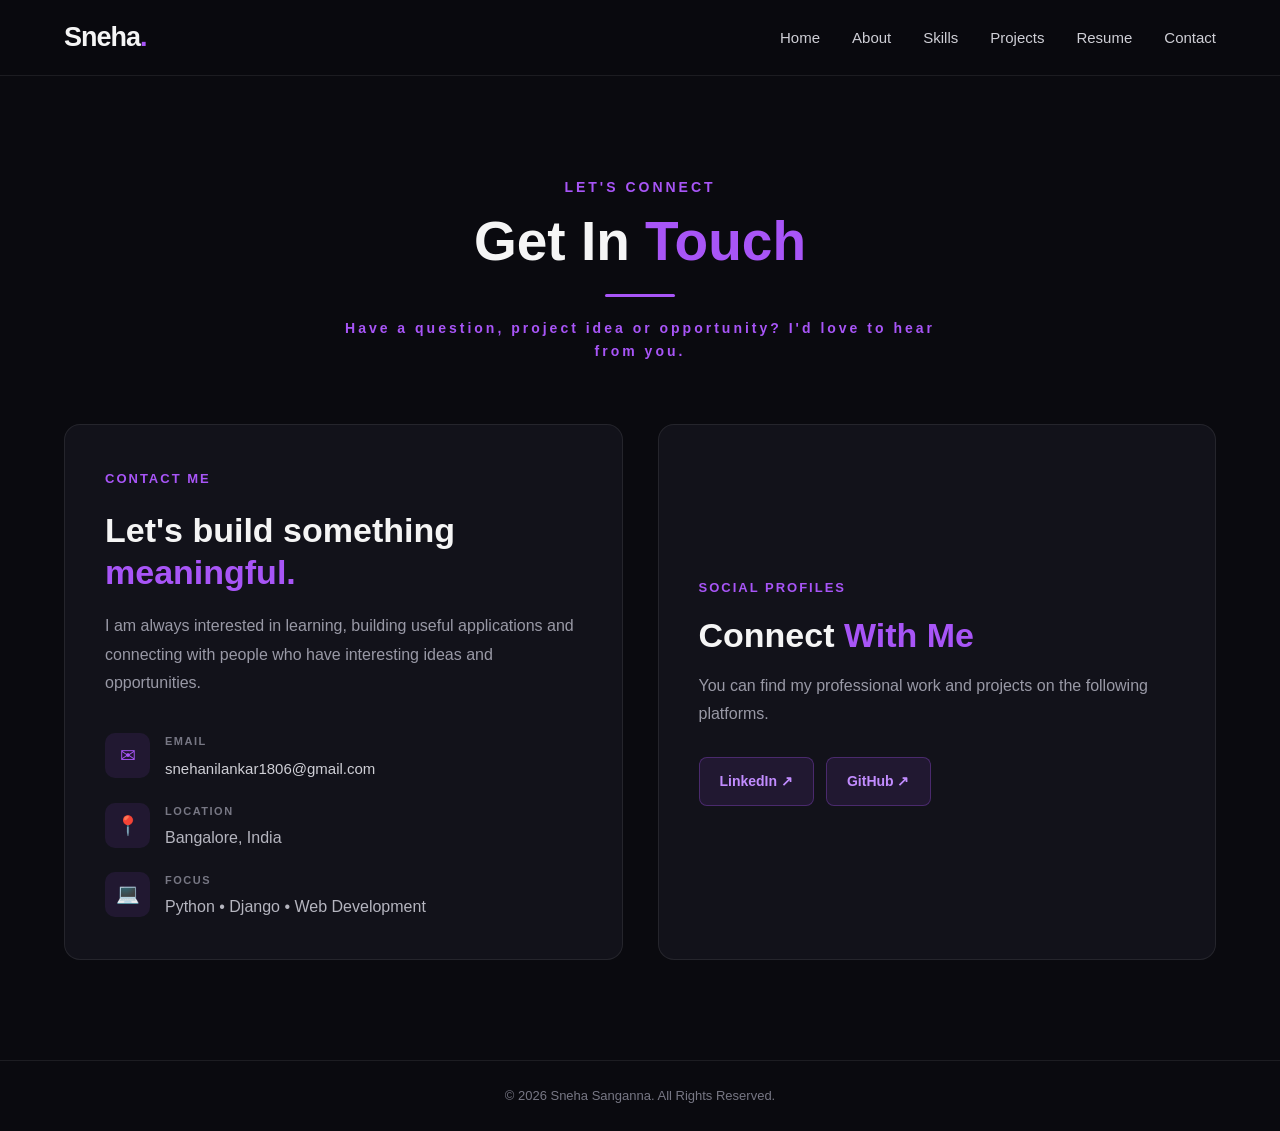
==== contact.html @ 200089ca "Complete portfolio website" ====
<!DOCTYPE html>
<html lang="en">

<head>
    <meta charset="UTF-8">
    <meta name="viewport" content="width=device-width, initial-scale=1.0">

    <meta name="description"
          content="Contact Sneha Sanganna, Python and Django Developer. Get in touch for projects, opportunities and collaborations.">

    <meta name="author" content="Sneha Sanganna">

    <title>Contact | Sneha Sanganna</title>

    <link rel="stylesheet" href="css/style.css">
</head>

<body>

<header class="header">

    <nav class="navbar">

        <a href="index.html" class="logo">
            Sneha<span>.</span>
        </a>

        <button class="menu-btn" id="menuBtn">☰</button>

        <ul class="nav-links" id="navLinks">

            <li><a href="index.html">Home</a></li>
            <li><a href="about.html">About</a></li>
            <li><a href="skills.html">Skills</a></li>
            <li><a href="projects.html">Projects</a></li>
            <li><a href="resume.html">Resume</a></li>
            <li><a href="contact.html">Contact</a></li>

        </ul>

    </nav>

</header>


<main>

<section class="contact-page">


    <!-- PAGE TITLE -->

    <div class="section-title contact-title">

        <p>LET'S CONNECT</p>

        <h1>
            Get In <span>Touch</span>
        </h1>

        <div class="title-line"></div>

        <p class="title-description">
            Have a question, project idea or opportunity?
            I'd love to hear from you.
        </p>

    </div>


    <!-- CONTACT CONTENT -->

    <div class="contact-container">


        <!-- LEFT SIDE -->

        <div class="contact-info">

            <div class="contact-intro">

                <span class="contact-label">
                    CONTACT ME
                </span>

                <h2>
                    Let's build something
                    <span>meaningful.</span>
                </h2>

                <p>
                    I am always interested in learning, building
                    useful applications and connecting with people
                    who have interesting ideas and opportunities.
                </p>

            </div>


            <div class="contact-details">


                <!-- EMAIL -->

                <div class="contact-detail">

                    <div class="contact-icon">
                        ✉
                    </div>

                    <div>

                        <small>EMAIL</small>

                        <a href="mailto:snehanilankar1806@gmail.com">
                            snehanilankar1806@gmail.com
                        </a>

                    </div>

                </div>


                <!-- LOCATION -->

                <div class="contact-detail">

                    <div class="contact-icon">
                        📍
                    </div>

                    <div>

                        <small>LOCATION</small>

                        <p>
                            Bangalore, India
                        </p>

                    </div>

                </div>


                <!-- FOCUS -->

                <div class="contact-detail">

                    <div class="contact-icon">
                        💻
                    </div>

                    <div>

                        <small>FOCUS</small>

                        <p>
                            Python • Django • Web Development
                        </p>

                    </div>

                </div>

            </div>

        </div>


        <!-- RIGHT SIDE -->

        <div class="contact-right">

            <div class="social-card">

                <span class="contact-label">
                    SOCIAL PROFILES
                </span>

                <h2>
                    Connect <span>With Me</span>
                </h2>

                <p>
                    You can find my professional work and
                    projects on the following platforms.
                </p>


                <div class="social-links">

                    <a
                        href="https://www.linkedin.com/in/sneha-sanganna-7a04a7356"
                        target="_blank"
                        rel="noopener noreferrer"
                    >
                        LinkedIn ↗
                    </a>


                    <a
                        href="https://github.com/Sneha-sanganna"
                        target="_blank"
                        rel="noopener noreferrer"
                    >
                        GitHub ↗
                    </a>

                </div>

            </div>

        </div>


    </div>

</section>

</main>


<footer class="footer">

    <p>
        © 2026 Sneha Sanganna. All Rights Reserved.
    </p>

</footer>


<script src="js/script.js"></script>

</body>

</html>
---- css/style.css ----
/* =========================================================
   SNEHA SANGANNA PORTFOLIO
   FINAL MAIN STYLESHEET
   ========================================================= */

* {
    margin: 0;
    padding: 0;
    box-sizing: border-box;
}

html {
    scroll-behavior: smooth;
}

body {
    font-family: "Segoe UI", Arial, sans-serif;
    background: #0a0a0f;
    color: #f5f5f5;
    line-height: 1.6;
}

a {
    text-decoration: none;
    color: inherit;
}

ul {
    list-style: none;
}

img {
    max-width: 100%;
    display: block;
}


/* =========================================================
   COMMON
   ========================================================= */

.container {
    width: 90%;
    max-width: 1200px;
    margin: 0 auto;
}

.page-section {
    width: 90%;
    max-width: 1200px;
    margin: 0 auto;
    padding: 100px 0;
    min-height: calc(100vh - 150px);
}

.section-title {
    margin-bottom: 60px;
}

.section-title > p {
    color: #a855f7;
    font-size: 14px;
    font-weight: 700;
    letter-spacing: 3px;
    margin-bottom: 12px;
}

.section-title h1,
.section-title h2 {
    font-size: clamp(32px, 5vw, 55px);
    line-height: 1.15;
}

.section-title h1 span,
.section-title h2 span {
    color: #a855f7;
}

.center-title {
    text-align: center;
}


/* =========================================================
   HEADER / NAVBAR
   ========================================================= */

.header {
    width: 100%;
    background: rgba(10, 10, 15, 0.95);
    border-bottom: 1px solid rgba(255, 255, 255, 0.08);

    position: sticky;
    top: 0;
    z-index: 1000;

    backdrop-filter: blur(15px);
}

.navbar {
    width: 90%;
    max-width: 1200px;
    height: 75px;
    margin: 0 auto;

    display: flex;
    align-items: center;
    justify-content: space-between;
}

.logo {
    font-size: 27px;
    font-weight: 800;
    letter-spacing: -1px;
}

.logo span {
    color: #a855f7;
}

.nav-links {
    display: flex;
    align-items: center;
    gap: 32px;
}

.nav-links a {
    color: #cfcfd6;
    font-size: 15px;
    font-weight: 500;
    transition: 0.3s ease;
}

.nav-links a:hover {
    color: #a855f7;
}

.menu-btn {
    display: none;
    background: transparent;
    border: none;
    color: #fff;
    font-size: 28px;
    cursor: pointer;
}


/* =========================================================
   HERO
   ========================================================= */

.hero {
    min-height: 720px;
    display: flex;
    align-items: center;
    padding: 80px 0;
}

.hero-container {
    width: 90%;
    max-width: 1200px;
    margin: auto;

    display: grid;
    grid-template-columns: 1.2fr 0.8fr;
    align-items: center;
    gap: 80px;
}

.hero-small {
    color: #a855f7;
    font-size: 14px;
    font-weight: 700;
    letter-spacing: 4px;
    margin-bottom: 15px;
}

.hero-content h1 {
    font-size: clamp(48px, 7vw, 85px);
    line-height: 1;
    margin-bottom: 20px;
}

.hero-content h1 span {
    color: #a855f7;
}

.hero-content h2 {
    font-size: clamp(22px, 3vw, 34px);
    color: #d7d7df;
    margin-bottom: 22px;
}

.hero-description {
    max-width: 650px;
    color: #a7a7b3;
    font-size: 17px;
    line-height: 1.8;
    margin-bottom: 35px;
}

.hero-buttons {
    display: flex;
    gap: 15px;
    flex-wrap: wrap;
}


/* =========================================================
   BUTTONS
   ========================================================= */

.btn {
    display: inline-flex;
    align-items: center;
    justify-content: center;

    padding: 13px 25px;

    border-radius: 8px;

    font-weight: 600;
    font-size: 15px;

    transition: 0.3s ease;
    cursor: pointer;
}

.primary-btn {
    background: #a855f7;
    color: #fff;
    border: 1px solid #a855f7;
}

.primary-btn:hover {
    background: #9333ea;
    border-color: #9333ea;
    transform: translateY(-2px);
}

.secondary-btn {
    background: transparent;
    color: #fff;
    border: 1px solid rgba(255, 255, 255, 0.25);
}

.secondary-btn:hover {
    border-color: #a855f7;
    color: #a855f7;
    transform: translateY(-2px);
}


/* =========================================================
   PROFILE CARD
   ========================================================= */

.hero-card {
    display: flex;
    justify-content: center;
    align-items: center;
}

.profile-card {
    position: relative;

    width: 330px;
    height: 330px;

    display: flex;
    justify-content: center;
    align-items: center;
}

.profile-glow {
    position: absolute;

    width: 280px;
    height: 280px;

    background: #a855f7;
    opacity: 0.18;

    filter: blur(70px);
    border-radius: 50%;
}

.profile-circle {
    width: 250px;
    height: 250px;

    border-radius: 50%;

    display: flex;
    align-items: center;
    justify-content: center;

    background: #12121a;

    border: 1px solid rgba(168, 85, 247, 0.5);

    box-shadow:
        0 0 40px rgba(168, 85, 247, 0.2),
        inset 0 0 30px rgba(168, 85, 247, 0.05);

    position: relative;
    z-index: 2;

    overflow: hidden;
}

.profile-circle img {
    width: 250px;
    height: 250px;
    object-fit: contain;
}


/* =========================================================
   HOME ABOUT / SERVICES
   ========================================================= */

.home-about {
    padding: 100px 0;
    background: #0d0d14;
}

.card-grid {
    display: grid;
    grid-template-columns: repeat(3, 1fr);
    gap: 25px;
}

.card {
    background: #12121a;

    border: 1px solid rgba(255, 255, 255, 0.08);

    border-radius: 15px;

    padding: 35px;

    transition: 0.3s ease;
}

.card:hover {
    transform: translateY(-7px);

    border-color: rgba(168, 85, 247, 0.5);

    box-shadow: 0 15px 40px rgba(0, 0, 0, 0.25);
}

.service-card {
    min-height: 260px;
}

.card-icon {
    width: 55px;
    height: 55px;

    border-radius: 12px;

    background: rgba(168, 85, 247, 0.12);
    color: #a855f7;

    display: flex;
    align-items: center;
    justify-content: center;

    font-size: 20px;
    font-weight: 800;

    margin-bottom: 25px;
}

.service-card h3 {
    font-size: 22px;
    margin-bottom: 12px;
}

.service-card p {
    color: #9999a6;
    line-height: 1.7;
}


/* =========================================================
   ABOUT PAGE
   ========================================================= */

.about-grid {
    display: grid;
    grid-template-columns: 1fr 1fr;
    gap: 30px;
}

.about-card {
    background: #12121a;

    border: 1px solid rgba(255, 255, 255, 0.08);

    border-radius: 16px;

    padding: 40px;
}

.about-number {
    color: #a855f7;

    font-size: 13px;
    font-weight: 700;

    letter-spacing: 2px;

    margin-bottom: 25px;
}

.about-card h2 {
    font-size: 30px;
    margin-bottom: 20px;
}

.about-card p {
    color: #a4a4af;
    margin-bottom: 18px;
}

.timeline {
    display: flex;
    flex-direction: column;
    gap: 25px;
}

.timeline-item {
    display: flex;
    gap: 18px;
}

.timeline-item > span {
    width: 10px;
    height: 10px;

    background: #a855f7;

    border-radius: 50%;

    margin-top: 8px;

    flex-shrink: 0;

    box-shadow: 0 0 12px rgba(168, 85, 247, 0.6);
}

.timeline-item h3 {
    font-size: 18px;
    margin-bottom: 5px;
}

.timeline-item p {
    margin: 0;
    font-size: 14px;
}

.stats-grid {
    display: grid;
    grid-template-columns: repeat(4, 1fr);

    gap: 20px;

    margin-top: 30px;
}

.stat-card {
    background: #12121a;

    border: 1px solid rgba(255, 255, 255, 0.08);

    border-radius: 14px;

    padding: 30px;

    text-align: center;
}

.stat-card strong {
    display: block;

    font-size: 26px;

    color: #a855f7;

    margin-bottom: 5px;
}

.stat-card span {
    color: #92929e;
    font-size: 14px;
}


/* =========================================================
   SKILLS PAGE
   ========================================================= */

.skills-grid {
    display: grid;
    grid-template-columns: repeat(4, 1fr);
    gap: 20px;
}

.skill-card {
    background: #12121a;

    border: 1px solid rgba(255, 255, 255, 0.08);

    border-radius: 15px;

    padding: 30px;

    transition: 0.3s ease;
}

.skill-card:hover {
    transform: translateY(-5px);

    border-color: rgba(168, 85, 247, 0.5);
}

.skill-icon {
    width: 55px;
    height: 55px;

    border-radius: 12px;

    background: rgba(168, 85, 247, 0.12);

    color: #a855f7;

    display: flex;
    align-items: center;
    justify-content: center;

    font-weight: 800;

    margin-bottom: 20px;
}

.skill-card h3 {
    font-size: 20px;
    margin-bottom: 8px;
}

.skill-card p {
    color: #92929e;
    font-size: 14px;
}

.learning-section {
    margin-top: 35px;

    padding: 40px;

    background: #12121a;

    border: 1px solid rgba(255, 255, 255, 0.08);

    border-radius: 15px;

    display: grid;

    grid-template-columns: 1fr 1fr;

    gap: 40px;

    align-items: center;
}

.mini-title {
    color: #a855f7;

    font-size: 13px;
    font-weight: 700;

    letter-spacing: 2px;

    margin-bottom: 12px;
}

.learning-section h2 {
    font-size: 30px;
}

.learning-section h2 span {
    color: #a855f7;
}

.learning-section > p {
    color: #9999a6;
}


/* =========================================================
   PROJECTS
   ========================================================= */

.project-layout {
    display: flex;
    flex-direction: column;
    gap: 35px;
}

.project-grid {
    display: grid;

    grid-template-columns: 1fr;

    gap: 25px;
}

.project-card {
    background: #12121a;

    border: 1px solid rgba(255, 255, 255, 0.08);

    border-radius: 16px;

    padding: 35px;

    transition: 0.3s ease;
}

.project-card:hover {
    border-color: rgba(168, 85, 247, 0.5);

    transform: translateY(-5px);
}

.project-top {
    display: flex;

    justify-content: space-between;

    align-items: center;

    margin-bottom: 25px;
}

.project-number {
    color: #a855f7;

    font-size: 13px;
    font-weight: 700;
}

.project-type {
    border: 1px solid rgba(168, 85, 247, 0.35);

    color: #a855f7;

    border-radius: 20px;

    padding: 5px 12px;

    font-size: 12px;
}

.project-icon {
    font-size: 45px;
    margin-bottom: 20px;
}

.project-card h2 {
    font-size: 28px;
    margin-bottom: 15px;
}

.project-card > p {
    color: #9d9da8;

    max-width: 800px;

    margin-bottom: 25px;
}

.tech-tags {
    display: flex;

    flex-wrap: wrap;

    gap: 8px;

    margin-bottom: 25px;
}

.tech-tags span {
    background: rgba(168, 85, 247, 0.1);

    color: #c28cff;

    border-radius: 5px;

    padding: 6px 10px;

    font-size: 12px;
}

.project-link {
    color: #a855f7;

    font-weight: 600;

    transition: 0.3s ease;
}

.project-link:hover {
    color: #c084fc;
}

.project-bottom {
    padding: 45px;

    text-align: center;

    background: #12121a;

    border: 1px solid rgba(255, 255, 255, 0.08);

    border-radius: 16px;
}

.project-bottom h2 {
    font-size: 30px;
    margin-bottom: 10px;
}

.project-bottom p {
    color: #9999a6;
    margin-bottom: 25px;
}


/* =========================================================
   RESUME
   ========================================================= */

.resume-hero {
    background: #12121a;

    border: 1px solid rgba(255, 255, 255, 0.08);

    border-radius: 16px;

    padding: 40px;

    display: flex;

    justify-content: space-between;

    align-items: center;

    gap: 30px;

    margin-bottom: 30px;
}

.resume-hero h2 {
    font-size: 32px;
    margin-bottom: 12px;
}

.resume-hero p:not(.mini-title) {
    color: #9999a6;
    max-width: 700px;
}

.resume-content {
    display: grid;

    grid-template-columns: repeat(2, 1fr);

    gap: 25px;
}

.resume-card {
    background: #12121a;

    border: 1px solid rgba(255, 255, 255, 0.08);

    border-radius: 16px;

    padding: 35px;
}

.resume-card:last-child {
    grid-column: 1 / -1;
}

.resume-heading {
    display: flex;

    align-items: center;

    gap: 15px;

    margin-bottom: 25px;
}

.resume-heading span {
    color: #a855f7;

    font-weight: 700;

    font-size: 13px;
}

.resume-heading h2 {
    font-size: 24px;
}

.resume-item {
    margin-bottom: 22px;
}

.resume-item:last-child {
    margin-bottom: 0;
}

.resume-item h3 {
    font-size: 18px;
    margin-bottom: 5px;
}

.resume-item p {
    color: #9999a6;
}

.resume-item .highlight {
    color: #a855f7;
}

.resume-list {
    display: flex;

    flex-wrap: wrap;

    gap: 10px;
}

.resume-list span {
    padding: 8px 13px;

    background: rgba(168, 85, 247, 0.1);

    border-radius: 6px;

    color: #c28cff;

    font-size: 13px;
}


/* =========================================================
   CONTACT PAGE
   ========================================================= */

.contact-page {
    width: 90%;
    max-width: 1200px;

    margin: 0 auto;

    padding: 100px 0;
}

.contact-title {
    text-align: center;

    margin-bottom: 60px;
}

.contact-title > p:first-child {
    color: #a855f7;

    font-size: 14px;

    font-weight: 700;

    letter-spacing: 3px;

    margin-bottom: 12px;
}

.contact-title h1 {
    font-size: clamp(38px, 5vw, 55px);

    line-height: 1.15;

    margin: 0;
}

.contact-title h1 span {
    color: #a855f7;
}

.title-line {
    width: 70px;
    height: 3px;

    background: #a855f7;

    margin: 20px auto;

    border-radius: 5px;
}

.title-description {
    color: #9999a6;

    max-width: 600px;

    margin: 0 auto;

    line-height: 1.7;
}


/* =========================================================
   CONTACT CONTAINER
   ========================================================= */

.contact-container {
    display: grid;

    grid-template-columns: 1fr 1fr;

    gap: 35px;

    align-items: stretch;
}


/* =========================================================
   CONTACT INFORMATION
   ========================================================= */

.contact-info {
    background: #12121a;

    border: 1px solid rgba(255, 255, 255, 0.08);

    border-radius: 16px;

    padding: 40px;
}

.contact-intro {
    margin-bottom: 35px;
}

.contact-label {
    display: inline-block;

    color: #a855f7;

    font-size: 13px;

    font-weight: 700;

    letter-spacing: 2px;
}

.contact-intro h2 {
    font-size: 34px;

    line-height: 1.25;

    margin: 18px 0;
}

.contact-intro h2 span {
    color: #a855f7;
}

.contact-intro p {
    color: #9999a6;

    line-height: 1.8;

    margin: 0;
}


/* =========================================================
   CONTACT DETAILS
   ========================================================= */

.contact-details {
    display: flex;

    flex-direction: column;

    gap: 22px;
}

.contact-detail {
    display: flex;

    align-items: flex-start;

    gap: 15px;
}

.contact-icon {
    width: 45px;
    height: 45px;

    min-width: 45px;

    border-radius: 10px;

    background: rgba(168, 85, 247, 0.1);

    color: #a855f7;

    display: flex;

    align-items: center;

    justify-content: center;

    font-size: 19px;
}

.contact-detail small {
    display: block;

    color: #777784;

    font-size: 11px;

    font-weight: 700;

    letter-spacing: 1.5px;

    margin-bottom: 5px;
}

.contact-detail a {
    color: #cfcfd6;

    font-size: 15px;

    transition: 0.3s ease;
}

.contact-detail a:hover {
    color: #a855f7;
}

.contact-detail p {
    color: #b5b5bf;

    margin: 0;

    line-height: 1.5;
}


/* =========================================================
   RIGHT SOCIAL PROFILE CARD
   ========================================================= */

.contact-right {
    height: 100%;
}

.social-card {
    height: 100%;

    background: #12121a;

    border: 1px solid rgba(255, 255, 255, 0.08);

    border-radius: 16px;

    padding: 40px;

    display: flex;

    flex-direction: column;

    justify-content: center;

    box-sizing: border-box;
}

.social-card h2 {
    font-size: 34px;

    line-height: 1.25;

    margin: 15px 0;
}

.social-card h2 span {
    color: #a855f7;
}

.social-card p {
    color: #9999a6;

    line-height: 1.8;

    margin-bottom: 28px;
}


/* =========================================================
   SOCIAL LINKS
   ========================================================= */

.social-links {
    display: flex;

    gap: 12px;

    flex-wrap: wrap;
}

.social-links a {
    display: inline-flex;

    align-items: center;

    justify-content: center;

    padding: 12px 20px;

    background: rgba(168, 85, 247, 0.1);

    border: 1px solid rgba(168, 85, 247, 0.3);

    border-radius: 8px;

    color: #c28cff;

    font-size: 14px;

    font-weight: 600;

    transition: 0.3s ease;
}

.social-links a:hover {
    background: #a855f7;

    border-color: #a855f7;

    color: #fff;

    transform: translateY(-3px);
}


/* =========================================================
   CONTACT FORM
   ========================================================= */

.contact-form-card {
    background: #12121a;

    border: 1px solid rgba(255, 255, 255, 0.08);

    border-radius: 16px;

    padding: 40px;
}

.form-header {
    display: flex;

    gap: 15px;

    margin-bottom: 30px;
}

.form-header > span {
    color: #a855f7;

    font-size: 13px;

    font-weight: 700;
}

.form-header h2 {
    font-size: 25px;

    margin-bottom: 3px;
}

.form-header p {
    color: #777784;

    font-size: 13px;
}

.contact-form {
    display: flex;

    flex-direction: column;

    gap: 22px;
}

.form-row {
    display: grid;

    grid-template-columns: 1fr 1fr;

    gap: 18px;
}

.form-group {
    display: flex;

    flex-direction: column;

    gap: 8px;
}

.form-group label {
    color: #d3d3da;

    font-size: 13px;

    font-weight: 600;
}

.form-group input,
.form-group textarea {
    width: 100%;

    border: 1px solid rgba(255, 255, 255, 0.1);

    background: #0d0d14;

    color: #fff;

    border-radius: 8px;

    padding: 13px 15px;

    outline: none;

    font-family: inherit;

    font-size: 14px;

    transition: 0.3s ease;
}

.form-group input:focus,
.form-group textarea:focus {
    border-color: #a855f7;
}

.form-group textarea {
    resize: vertical;
}

.send-btn {
    border: none;

    width: fit-content;
}

.send-btn span {
    margin-left: 10px;

    font-size: 18px;
}


/* =========================================================
   FOOTER
   ========================================================= */

.footer {
    border-top: 1px solid rgba(255, 255, 255, 0.08);

    padding: 25px 20px;

    text-align: center;

    color: #777784;

    font-size: 13px;
}


/* =========================================================
   RESPONSIVE - 1000px
   ========================================================= */

@media (max-width: 1000px) {

    .hero-container {
        grid-template-columns: 1fr;

        text-align: center;
    }

    .hero-description {
        margin-left: auto;

        margin-right: auto;
    }

    .hero-buttons {
        justify-content: center;
    }

    .hero-card {
        margin-top: 20px;
    }

    .skills-grid {
        grid-template-columns: repeat(2, 1fr);
    }

    .stats-grid {
        grid-template-columns: repeat(2, 1fr);
    }

    .contact-container {
        grid-template-columns: 1fr;
    }
}


/* =========================================================
   RESPONSIVE - 768px
   ========================================================= */

@media (max-width: 768px) {

    .navbar {
        height: 68px;
    }

    .menu-btn {
        display: block;
    }

    .nav-links {
        position: absolute;

        top: 68px;

        left: 0;

        width: 100%;

        display: none;

        flex-direction: column;

        align-items: flex-start;

        padding: 25px 5%;

        gap: 18px;

        background: #0d0d14;

        border-bottom: 1px solid rgba(255, 255, 255, 0.08);
    }

    .nav-links.active {
        display: flex;
    }

    .hero {
        min-height: auto;

        padding: 70px 0;
    }

    .hero-container {
        gap: 45px;
    }

    .profile-card {
        width: 270px;

        height: 270px;
    }

    .profile-circle {
        width: 210px;

        height: 210px;
    }

    .profile-circle img {
        width: 125px;

        height: 125px;
    }

    .card-grid {
        grid-template-columns: 1fr;
    }

    .about-grid {
        grid-template-columns: 1fr;
    }

    .learning-section {
        grid-template-columns: 1fr;
    }

    .resume-hero {
        flex-direction: column;

        align-items: flex-start;
    }

    .resume-content {
        grid-template-columns: 1fr;
    }

    .resume-card:last-child {
        grid-column: auto;
    }

    .form-row {
        grid-template-columns: 1fr;
    }

    .contact-info,
    .contact-form-card,
    .social-card {
        padding: 30px;
    }
}


/* =========================================================
   RESPONSIVE - 500px
   ========================================================= */

@media (max-width: 500px) {

    .page-section,
    .contact-page {
        padding: 70px 0;
    }

    .hero-content h1 {
        font-size: 48px;
    }

    .hero-content h2 {
        font-size: 23px;
    }

    .hero-description {
        font-size: 15px;
    }

    .hero-buttons {
        flex-direction: column;
    }

    .hero-buttons .btn {
        width: 100%;
    }

    .skills-grid,
    .stats-grid {
        grid-template-columns: 1fr;
    }

    .about-card,
    .resume-card,
    .contact-info,
    .contact-form-card,
    .social-card {
        padding: 25px;
    }

    .project-card {
        padding: 25px;
    }

    .project-card h2 {
        font-size: 24px;
    }

    .contact-title h1 {
        font-size: 38px;
    }

    .contact-intro h2,
    .social-card h2 {
        font-size: 27px;
    }

    .contact-detail a,
    .contact-detail p {
        font-size: 14px;
    }

    .social-links {
        flex-direction: column;
    }

    .social-links a {
        width: 100%;
    }
}
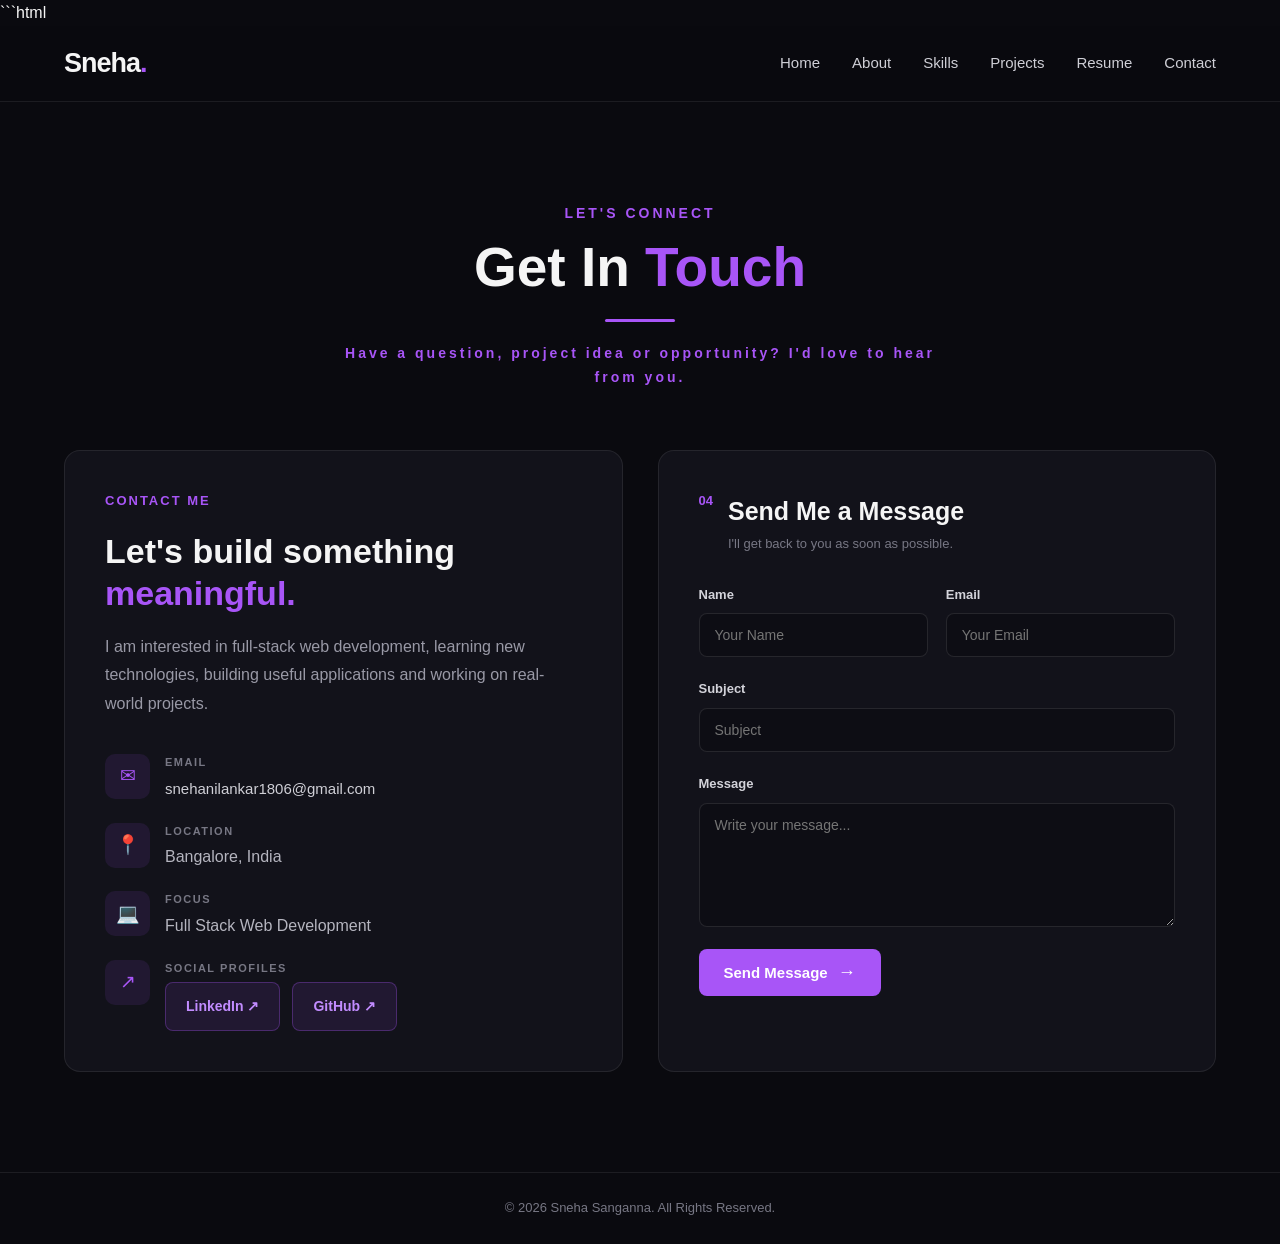
==== commit 871fe3fb: "Update contact form" ====
--- a/contact.html
+++ b/contact.html
@@ -1,4 +1,4 @@
-
+```html
 <!DOCTYPE html>
 <html lang="en">
 
@@ -7,7 +7,7 @@
     <meta name="viewport" content="width=device-width, initial-scale=1.0">
 
     <meta name="description"
-          content="Contact Sneha Sanganna, Python and Django Developer. Get in touch for projects, opportunities and collaborations.">
+          content="Contact Sneha Sanganna, Full Stack Web Developer specializing in Python and Django.">
 
     <meta name="author" content="Sneha Sanganna">
 
@@ -90,9 +90,9 @@
                 </h2>
 
                 <p>
-                    I am always interested in learning, building
-                    useful applications and connecting with people
-                    who have interesting ideas and opportunities.
+                    I am interested in full-stack web development,
+                    learning new technologies, building useful
+                    applications and working on real-world projects.
                 </p>
 
             </div>
@@ -134,9 +134,7 @@
 
                         <small>LOCATION</small>
 
-                        <p>
-                            Bangalore, India
-                        </p>
+                        <p>Bangalore, India</p>
 
                     </div>
 
@@ -155,64 +153,190 @@
 
                         <small>FOCUS</small>
 
-                        <p>
-                            Python • Django • Web Development
-                        </p>
-
-                    </div>
-
-                </div>
+                        <p>Full Stack Web Development</p>
+
+                    </div>
+
+                </div>
+
+
+                <!-- SOCIAL PROFILES -->
+
+                <div class="contact-detail">
+
+                    <div class="contact-icon">
+                        ↗
+                    </div>
+
+                    <div>
+
+                        <small>SOCIAL PROFILES</small>
+
+                        <div class="social-links">
+
+                            <a
+                                href="https://www.linkedin.com/in/sneha-sanganna-7a04a7356"
+                                target="_blank"
+                                rel="noopener noreferrer"
+                            >
+                                LinkedIn ↗
+                            </a>
+
+                            <a
+                                href="https://github.com/Sneha-sanganna"
+                                target="_blank"
+                                rel="noopener noreferrer"
+                            >
+                                GitHub ↗
+                            </a>
+
+                        </div>
+
+                    </div>
+
+                </div>
+
 
             </div>
 
         </div>
 
 
-        <!-- RIGHT SIDE -->
-
-        <div class="contact-right">
-
-            <div class="social-card">
-
-                <span class="contact-label">
-                    SOCIAL PROFILES
-                </span>
-
-                <h2>
-                    Connect <span>With Me</span>
-                </h2>
-
-                <p>
-                    You can find my professional work and
-                    projects on the following platforms.
+        <!-- RIGHT SIDE: CONTACT FORM -->
+
+        <div class="contact-form-card">
+
+            <div class="form-header">
+
+                <span>04</span>
+
+                <div>
+
+                    <h2>Send Me a Message</h2>
+
+                    <p>
+                        I'll get back to you as soon as possible.
+                    </p>
+
+                </div>
+
+            </div>
+
+
+            <!-- FORMSPREE FORM -->
+
+            <form
+                class="contact-form"
+                id="contactForm"
+                action="https://formspree.io/f/xoeqvbjo"
+                method="POST"
+            >
+
+                <div class="form-row">
+
+
+                    <!-- NAME -->
+
+                    <div class="form-group">
+
+                        <label for="name">
+                            Name
+                        </label>
+
+                        <input
+                            type="text"
+                            id="name"
+                            name="name"
+                            placeholder="Your Name"
+                            required
+                        >
+
+                    </div>
+
+
+                    <!-- EMAIL -->
+
+                    <div class="form-group">
+
+                        <label for="email">
+                            Email
+                        </label>
+
+                        <input
+                            type="email"
+                            id="email"
+                            name="email"
+                            placeholder="Your Email"
+                            required
+                        >
+
+                    </div>
+
+                </div>
+
+
+                <!-- SUBJECT -->
+
+                <div class="form-group">
+
+                    <label for="subject">
+                        Subject
+                    </label>
+
+                    <input
+                        type="text"
+                        id="subject"
+                        name="subject"
+                        placeholder="Subject"
+                        required
+                    >
+
+                </div>
+
+
+                <!-- MESSAGE -->
+
+                <div class="form-group">
+
+                    <label for="message">
+                        Message
+                    </label>
+
+                    <textarea
+                        id="message"
+                        name="message"
+                        rows="6"
+                        placeholder="Write your message..."
+                        required
+                    ></textarea>
+
+                </div>
+
+
+                <!-- SEND BUTTON -->
+
+                <button
+                    type="submit"
+                    class="btn primary-btn send-btn"
+                >
+                    Send Message
+                    <span>→</span>
+                </button>
+
+
+                <!-- SUCCESS MESSAGE -->
+
+                <p
+                    id="successMessage"
+                    class="success-message"
+                    style="display: none;"
+                >
+                    ✓ Message sent successfully!
                 </p>
 
-
-                <div class="social-links">
-
-                    <a
-                        href="https://www.linkedin.com/in/sneha-sanganna-7a04a7356"
-                        target="_blank"
-                        rel="noopener noreferrer"
-                    >
-                        LinkedIn ↗
-                    </a>
-
-
-                    <a
-                        href="https://github.com/Sneha-sanganna"
-                        target="_blank"
-                        rel="noopener noreferrer"
-                    >
-                        GitHub ↗
-                    </a>
-
-                </div>
-
-            </div>
+            </form>
 
         </div>
-
 
     </div>
 
--- a/css/style.css
+++ b/css/style.css
@@ -1522,5 +1522,16 @@
     }
 }
 
-
-
+/* Contact Form Success Message */
+
+.success-message {
+    margin-top: 18px;
+    padding: 12px 16px;
+    border-radius: 8px;
+    font-size: 15px;
+    font-weight: 600;
+    text-align: center;
+}
+
+
+
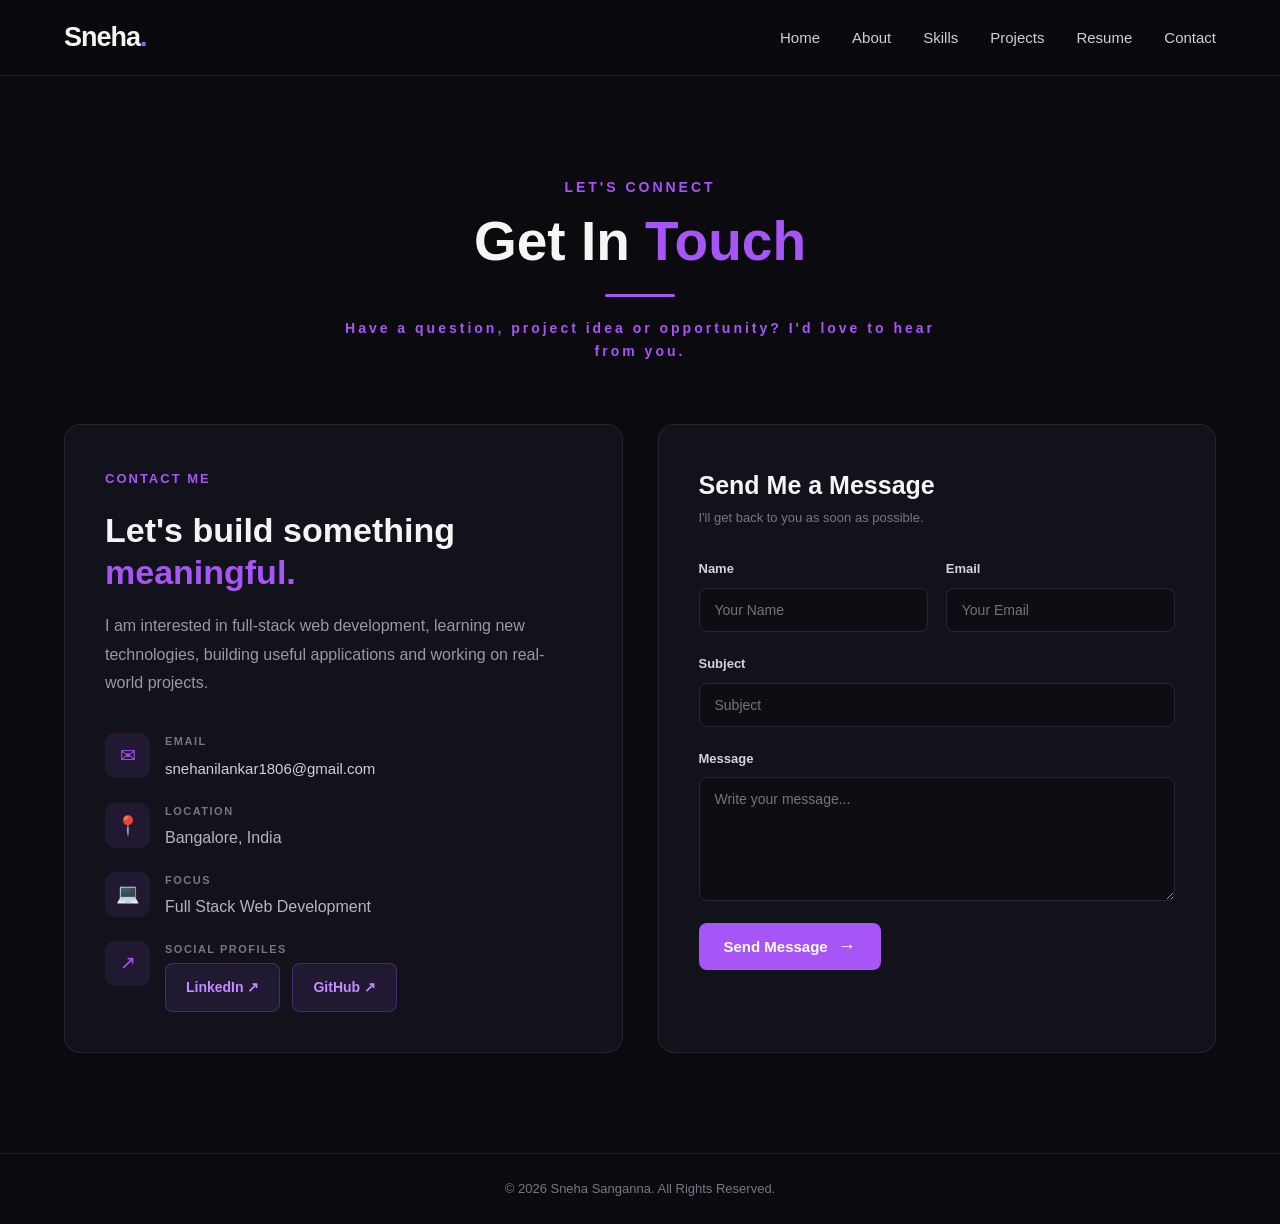
==== commit fc1a8619: "Update portfolio" ====
--- a/contact.html
+++ b/contact.html
@@ -1,4 +1,4 @@
-```html
+
 <!DOCTYPE html>
 <html lang="en">
 
@@ -208,7 +208,7 @@
 
             <div class="form-header">
 
-                <span>04</span>
+                
 
                 <div>
 
